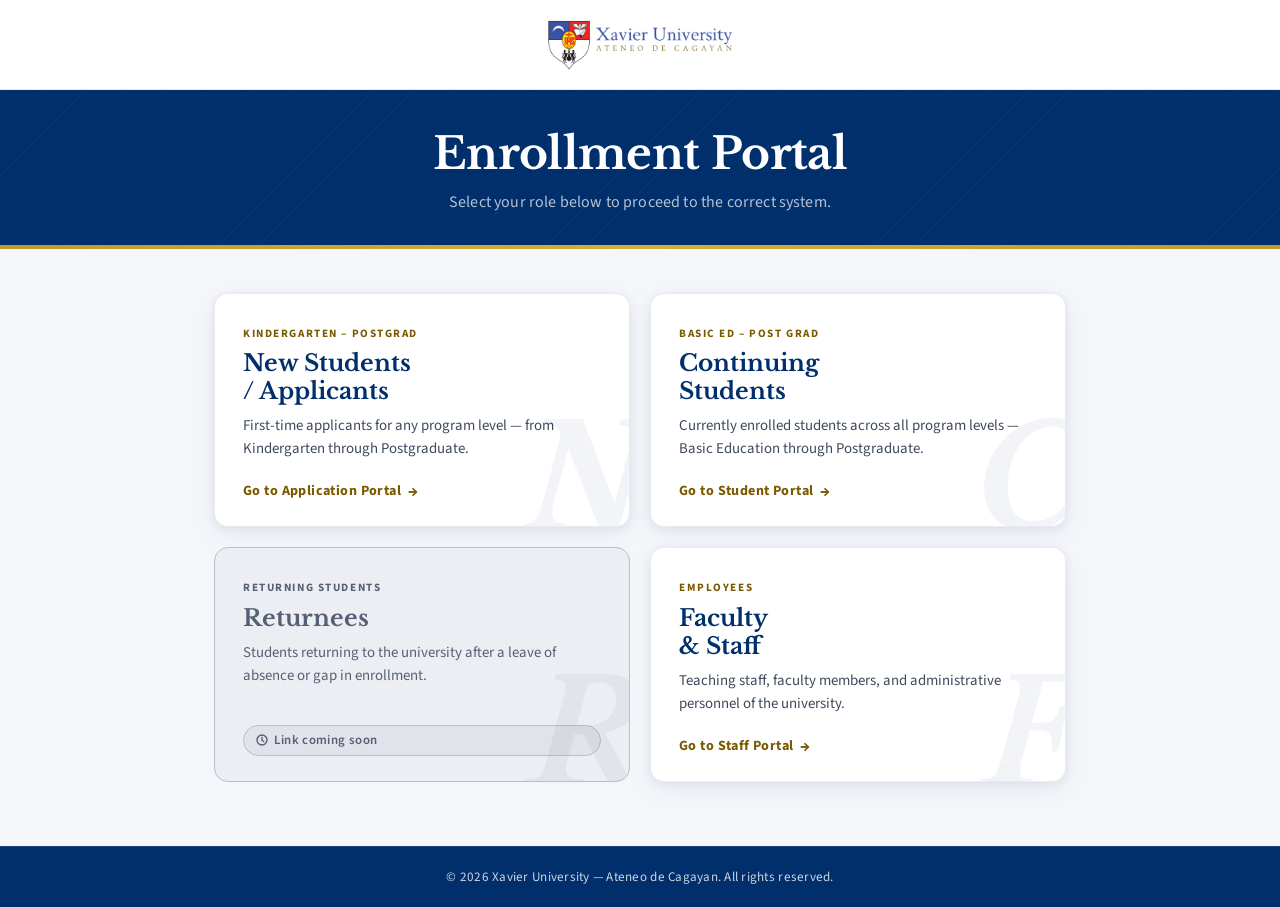
==== enrollment/index.html @ 41805678 "Add files via upload" ====
<!DOCTYPE html>
<html lang="en">
<head>
  <meta charset="UTF-8" />
  <meta name="viewport" content="width=device-width, initial-scale=1.0" />
  <title>Enrollment Portal — Xavier University</title>
  <meta name="description" content="Xavier University Enrollment Portal — select your role to be directed to the correct system." />

  <!-- Google Fonts: Libre Baskerville (display) + Source Sans 3 (body) -->
  <link rel="preconnect" href="https://fonts.googleapis.com" />
  <link rel="preconnect" href="https://fonts.gstatic.com" crossorigin />
  <link
    href="https://fonts.googleapis.com/css2?family=Libre+Baskerville:ital,wght@0,400;0,700;1,400&family=Source+Sans+3:wght@400;600;700&display=swap"
    rel="stylesheet"
  />

  <style>
    /* ─────────────────────────────────────────
       Design tokens
       ──────────────────────────────────────────
       WCAG AA pairs (4.5:1 for normal text):
         --primary (#002F6C) on white            ≈ 16 :1 ✓
         --text-dark (#0F1923) on white          ≈ 18 :1 ✓
         --text-mid (#3D4A5C) on white           ≈  8 :1 ✓
         --accent-ink (#7A5900) on white         ≈  5.8:1 ✓  ← gold text on cards
         --accent-light (#D4AD3A) on navy        ≈  7 :1 ✓  ← decorative header only
         --disabled-text (#566074) on #ECEEF4    ≈  4.9:1 ✓  ← disabled card text
         white 80% on --primary                  ≈  8 :1 ✓  ← footer
         white 65% on --primary (subtitle)       ≈  6 :1 ✓  ← large text threshold
    ───────────────────────────────────────── */
    :root {
      /* Brand */
      --primary:        #002F6C;
      --primary-hover:  #003D8A;

      /* Accent — two roles:
         --accent / --accent-light : decorative only (on navy bg, not body text)
         --accent-ink              : all gold TEXT on light backgrounds            */
      --accent:         #C4972A;
      --accent-light:   #D4AD3A;
      --accent-ink:     #7A5900;   /* darkened bronze-gold — 5.8:1 on white ✓ */

      /* Surfaces */
      --bg:             #F4F6FA;
      --card-bg:        #FFFFFF;
      --card-border:    rgba(0, 47, 108, 0.09);
      --disabled-bg:    #ECEEF4;
      --disabled-border:#B8BDD0;
      --disabled-text:  #566074;   /* 4.9:1 on --disabled-bg ✓ */

      /* Typography */
      --text-dark:      #0F1923;
      --text-mid:       #3D4A5C;

      /* Type stacks */
      --font-display: 'Libre Baskerville', Georgia, serif;
      --font-body:    'Source Sans 3', system-ui, sans-serif;

      /* Radii / shadows / easing */
      --radius:      14px;
      --shadow:      0 2px 8px  rgba(0, 47, 108, 0.08),
                     0 8px 24px rgba(0, 47, 108, 0.05);
      --shadow-up:   0 6px 20px rgba(0, 47, 108, 0.14),
                     0 18px 44px rgba(0, 47, 108, 0.09);
      --ease:        cubic-bezier(0.25, 0.8, 0.25, 1);
    }

    /* ─────────────────────────────────────────
       Reset & base
    ───────────────────────────────────────── */
    *, *::before, *::after { box-sizing: border-box; margin: 0; padding: 0; }
    html { font-size: 16px; }
    body {
      font-family: var(--font-body);
      background: var(--bg);
      color: var(--text-dark);
      min-height: 100vh;
      display: flex;
      flex-direction: column;
    }

    /* ─────────────────────────────────────────
       Skip link
    ───────────────────────────────────────── */
    .skip-link {
      position: absolute;
      top: -100%;
      left: 1rem;
      background: var(--accent);    /* gold bg */
      color: var(--text-dark);      /* dark text — 6.4:1 on gold ✓ */
      font-family: var(--font-body);
      font-weight: 700;
      font-size: 0.9rem;
      padding: 0.5rem 1rem;
      border-radius: 0 0 var(--radius) var(--radius);
      text-decoration: none;
      z-index: 999;
      transition: top 0.2s;
    }
    .skip-link:focus { top: 0; }

    /* ─────────────────────────────────────────
       Logo bar (white strip at top)
    ───────────────────────────────────────── */
    .logo-bar {
      background: #fff;
      display: flex;
      align-items: center;
      justify-content: center;
      padding: 1.1rem 2rem;
      border-bottom: 1px solid rgba(0, 47, 108, 0.10);
    }

    .xu-logo {
      height: 54px;      /* intrinsic aspect: 2000×567 ≈ 3.53:1 → width ~190px */
      width: auto;
      display: block;
    }

    /* ─────────────────────────────────────────
       Navy hero banner
    ───────────────────────────────────────── */
    .site-header {
      background: var(--primary);
      color: #fff;
      text-align: center;
      padding: 2.5rem 2rem 2.25rem;
      position: relative;
      overflow: hidden;
    }

    /* Subtle diagonal crosshatch texture */
    .site-header::before {
      content: '';
      position: absolute;
      inset: 0;
      background-image: repeating-linear-gradient(
        -45deg,
        transparent,
        transparent 28px,
        rgba(255,255,255,0.025) 28px,
        rgba(255,255,255,0.025) 29px
      );
      pointer-events: none;
    }

    /* Gold bottom rule (bottom so it visually bridges into the card area) */
    .site-header::after {
      content: '';
      position: absolute;
      bottom: 0; left: 0; right: 0;
      height: 4px;
      background: linear-gradient(90deg, var(--accent), var(--accent-light), var(--accent));
    }

    .header-inner { position: relative; }

    .header-title {
      font-family: var(--font-display);
      font-size: clamp(1.9rem, 5vw, 2.75rem);
      font-weight: 700;
      line-height: 1.1;
      letter-spacing: -0.015em;
      color: #fff;
    }

    .header-subtitle {
      margin-top: 0.75rem;
      font-family: var(--font-body);
      font-size: 1rem;
      font-weight: 400;
      /* rgba(255,255,255,0.65) on --primary ≈ 6:1 (large-text threshold ✓) */
      color: rgba(255, 255, 255, 0.70);
      letter-spacing: 0.01em;
    }

    /* ─────────────────────────────────────────
       Main
    ───────────────────────────────────────── */
    .main {
      flex: 1;
      width: 100%;
      max-width: 900px;
      margin: 0 auto;
      padding: 2.75rem 1.5rem 4rem;
    }

    /* ─────────────────────────────────────────
       Card grid — balanced 2×2
    ───────────────────────────────────────── */
    .card-grid {
      display: grid;
      grid-template-columns: repeat(2, 1fr);
      gap: 1.25rem;
    }

    /* ─────────────────────────────────────────
       Role card (active)
    ───────────────────────────────────────── */
    .card {
      display: flex;
      flex-direction: column;
      background: var(--card-bg);
      border-radius: var(--radius);
      border: 1.5px solid var(--card-border);
      box-shadow: var(--shadow);
      padding: 2rem 1.75rem 1.6rem;
      text-decoration: none;
      color: inherit;
      position: relative;
      overflow: hidden;
      min-height: 220px;
      transition:
        transform        0.25s var(--ease),
        box-shadow       0.25s var(--ease),
        border-color     0.25s var(--ease);
    }

    /*
      Signature element: large italic initial letter as a typographic watermark.
      Pulled from data-initial; uses the same display face as card titles.
      Purely decorative — pointer-events off, aria-hidden via CSS only.
    */
    .card::before {
      content: attr(data-initial);
      position: absolute;
      right: -0.12em;
      bottom: -0.18em;
      font-family: var(--font-display);
      font-size: 9rem;
      font-weight: 700;
      font-style: italic;
      line-height: 1;
      color: var(--primary);
      opacity: 0.05;
      pointer-events: none;
      user-select: none;
      transition: opacity 0.25s var(--ease);
    }

    /* Sliding accent bar on hover/focus */
    .card::after {
      content: '';
      position: absolute;
      top: 0; left: 0; right: 0;
      height: 3px;
      background: linear-gradient(90deg, var(--primary), var(--accent));
      transform: scaleX(0);
      transform-origin: left center;
      transition: transform 0.28s var(--ease);
    }

    .card:hover,
    .card:focus-visible {
      transform: translateY(-5px);
      box-shadow: var(--shadow-up);
      border-color: var(--primary);
    }

    .card:hover::before,
    .card:focus-visible::before { opacity: 0.10; }

    .card:hover::after,
    .card:focus-visible::after  { transform: scaleX(1); }

    /*
      Focus ring: --primary on --bg gives ~10.8:1 ✓ (WCAG 1.4.11 Non-text Contrast)
    */
    .card:focus-visible {
      outline: 3px solid var(--primary);
      outline-offset: 3px;
    }
    .card:focus { outline: none; }

    /* ─── Card internals ─── */
    .card-eyebrow {
      font-family: var(--font-body);
      font-size: 0.7rem;
      font-weight: 700;
      letter-spacing: 0.14em;
      text-transform: uppercase;
      color: var(--accent-ink);    /* 5.8:1 on white ✓ */
      margin-bottom: 0.55rem;
    }

    .card-title {
      font-family: var(--font-display);
      font-size: 1.45rem;
      font-weight: 700;
      line-height: 1.2;
      color: var(--primary);       /* 16:1 on white ✓ */
      margin-bottom: 0.55rem;
    }

    .card-desc {
      font-family: var(--font-body);
      font-size: 0.93rem;
      line-height: 1.55;
      color: var(--text-mid);      /* 8:1 on white ✓ */
      flex: 1;
    }

    .card-cta {
      display: flex;
      align-items: center;
      gap: 0.4rem;
      margin-top: 1.3rem;
      font-family: var(--font-body);
      font-size: 0.88rem;
      font-weight: 700;
      letter-spacing: 0.03em;
      color: var(--accent-ink);    /* 5.8:1 on white ✓ */
      transition: gap 0.2s var(--ease);
    }

    .card:hover .card-cta,
    .card:focus-visible .card-cta { gap: 0.65rem; }

    .cta-arrow { font-size: 1rem; line-height: 1; }

    /* ─────────────────────────────────────────
       Disabled card (Returnees — link pending)
    ───────────────────────────────────────── */
    .card--disabled {
      background: var(--disabled-bg);
      border-color: var(--disabled-border);
      box-shadow: none;
      cursor: default;
      pointer-events: none;
    }

    .card--disabled::before {
      color: var(--disabled-text);
      opacity: 0.07;
    }

    .card--disabled::after { display: none; }

    /* disabled-text on disabled-bg ≈ 4.9:1 ✓ */
    .card--disabled .card-eyebrow { color: var(--disabled-text); }
    .card--disabled .card-title   { color: var(--disabled-text); }
    .card--disabled .card-desc    { color: var(--disabled-text); }
    .card--disabled .card-cta     { display: none; }

    .coming-soon-badge {
      display: inline-flex;
      align-items: center;
      gap: 0.4rem;
      margin-top: 1.3rem;
      padding: 0.32rem 0.75rem;
      background: rgba(86, 96, 116, 0.08);
      border: 1.5px solid var(--disabled-border);
      border-radius: 100px;
      font-family: var(--font-body);
      font-size: 0.8rem;
      font-weight: 600;
      letter-spacing: 0.03em;
      color: var(--disabled-text); /* 4.9:1 on --disabled-bg ✓ */
    }

    .coming-soon-badge svg { flex-shrink: 0; }

    /* ─────────────────────────────────────────
       Footer — white 80% on navy ≈ 8:1 ✓
    ───────────────────────────────────────── */
    .site-footer {
      background: var(--primary);
      color: rgba(255, 255, 255, 0.80);
      text-align: center;
      padding: 1.3rem 2rem;
      font-family: var(--font-body);
      font-size: 0.82rem;
      letter-spacing: 0.02em;
      border-top: 1px solid rgba(255,255,255,0.10);
    }

    /* ─────────────────────────────────────────
       Reduced motion
    ───────────────────────────────────────── */
    @media (prefers-reduced-motion: reduce) {
      .card,
      .card::before,
      .card::after,
      .card-cta { transition: none; }
    }

    /* ─────────────────────────────────────────
       Responsive — tablet / narrow desktop
       (≤720px: drop to single column)
    ───────────────────────────────────────── */
    @media (max-width: 720px) {
      .card-grid { grid-template-columns: 1fr; }
    }

    /* ─────────────────────────────────────────
       Responsive — mobile (≤560px)
    ───────────────────────────────────────── */
    @media (max-width: 560px) {
      .logo-bar     { padding: 0.9rem 1.25rem; }
      .xu-logo      { height: 40px; }
      .site-header  { padding: 1.9rem 1.25rem 1.75rem; }
      .main         { padding: 1.75rem 1rem 3rem; }
      .card {
        min-height: 185px;
        padding: 1.5rem 1.25rem 1.35rem;
      }
      .card::before { font-size: 7rem; }
    }
  </style>
</head>
<body>

  <a class="skip-link" href="#main-content">Skip to main content</a>

  <!-- ── WHITE LOGO BAR ─────────────────────── -->
  <div class="logo-bar">
    <img
      src="assets/xu-logo.png"
      alt="Xavier University — Ateneo de Cagayan"
      class="xu-logo"
    />
  </div>

  <!-- ── NAVY HERO BANNER ───────────────────── -->
  <header class="site-header">
    <div class="header-inner">
      <h1 class="header-title">Enrollment Portal</h1>
      <p class="header-subtitle">Select your role below to proceed to the correct system.</p>
    </div>
  </header>

  <!-- ── MAIN ──────────────────────────────── -->
  <main class="main" id="main-content">
    <div class="card-grid" role="list" aria-label="Portal access by role">

      <!-- New Students / Applicants -->
      <a
        class="card"
        href="https://xu-apply.mastersofterp.com/ApplicationLogin/Index/XU"
        target="_blank"
        rel="noopener noreferrer"
        aria-label="New Students and Applicants — opens the XU Application Portal in a new tab"
        data-initial="N"
        role="listitem"
      >
        <span class="card-eyebrow">Kindergarten – Postgrad</span>
        <h2 class="card-title">New Students<br>/ Applicants</h2>
        <p class="card-desc">
          First-time applicants for any program level — from Kindergarten
          through Postgraduate.
        </p>
        <span class="card-cta" aria-hidden="true">
          Go to Application Portal
          <span class="cta-arrow">→</span>
        </span>
      </a>

      <!-- Continuing Students -->
      <a
        class="card"
        href="https://sisstudent.mastersofterp.com/"
        target="_blank"
        rel="noopener noreferrer"
        aria-label="Continuing Students — opens the Student Information System in a new tab"
        data-initial="C"
        role="listitem"
      >
        <span class="card-eyebrow">Basic Ed – Post Grad</span>
        <h2 class="card-title">Continuing<br>Students</h2>
        <p class="card-desc">
          Currently enrolled students across all program levels — Basic
          Education through Postgraduate.
        </p>
        <span class="card-cta" aria-hidden="true">
          Go to Student Portal
          <span class="cta-arrow">→</span>
        </span>
      </a>

      <!-- Returnees (disabled — link pending) -->
      <div
        class="card card--disabled"
        role="listitem"
        aria-disabled="true"
        aria-label="Returnees — portal link not yet available"
        data-initial="R"
      >
        <span class="card-eyebrow">Returning Students</span>
        <h2 class="card-title">Returnees</h2>
        <p class="card-desc">
          Students returning to the university after a leave of absence
          or gap in enrollment.
        </p>
        <span class="coming-soon-badge" aria-live="polite">
          <!-- clock icon -->
          <svg width="12" height="12" viewBox="0 0 12 12" fill="none" aria-hidden="true">
            <circle cx="6" cy="6" r="5" stroke="currentColor" stroke-width="1.4"/>
            <path d="M6 3.5V6.25L7.75 7.5" stroke="currentColor" stroke-width="1.4"
                  stroke-linecap="round" stroke-linejoin="round"/>
          </svg>
          Link coming soon
        </span>
      </div>

      <!-- Faculty and Staff -->
      <a
        class="card"
        href="https://sis.mastersofterp.com/Login/Index"
        target="_blank"
        rel="noopener noreferrer"
        aria-label="Faculty and Staff — opens the Faculty and Staff Portal in a new tab"
        data-initial="F"
        role="listitem"
      >
        <span class="card-eyebrow">Employees</span>
        <h2 class="card-title">Faculty<br>&amp; Staff</h2>
        <p class="card-desc">
          Teaching staff, faculty members, and administrative personnel
          of the university.
        </p>
        <span class="card-cta" aria-hidden="true">
          Go to Staff Portal
          <span class="cta-arrow">→</span>
        </span>
      </a>

    </div>
  </main>

  <!-- ── FOOTER ────────────────────────────── -->
  <footer class="site-footer">
    <p>&copy; 2026 Xavier University — Ateneo de Cagayan. All rights reserved.</p>
  </footer>

</body>
</html>
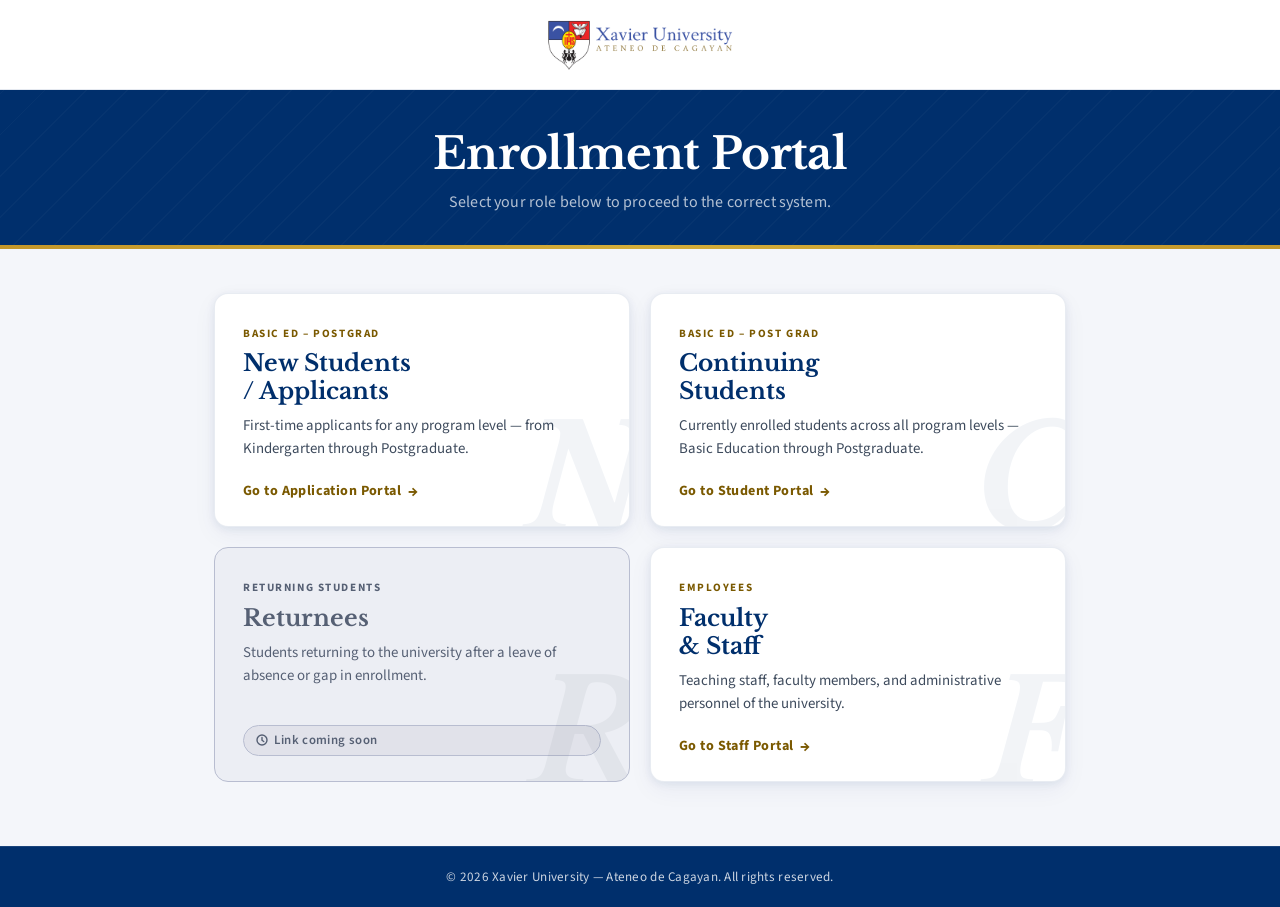
==== commit b9281841: "Add files via upload" ====
--- a/enrollment/index.html
+++ b/enrollment/index.html
@@ -443,7 +443,7 @@
         data-initial="N"
         role="listitem"
       >
-        <span class="card-eyebrow">Kindergarten – Postgrad</span>
+        <span class="card-eyebrow">Basic Ed – Postgrad</span>
         <h2 class="card-title">New Students<br>/ Applicants</h2>
         <p class="card-desc">
           First-time applicants for any program level — from Kindergarten
